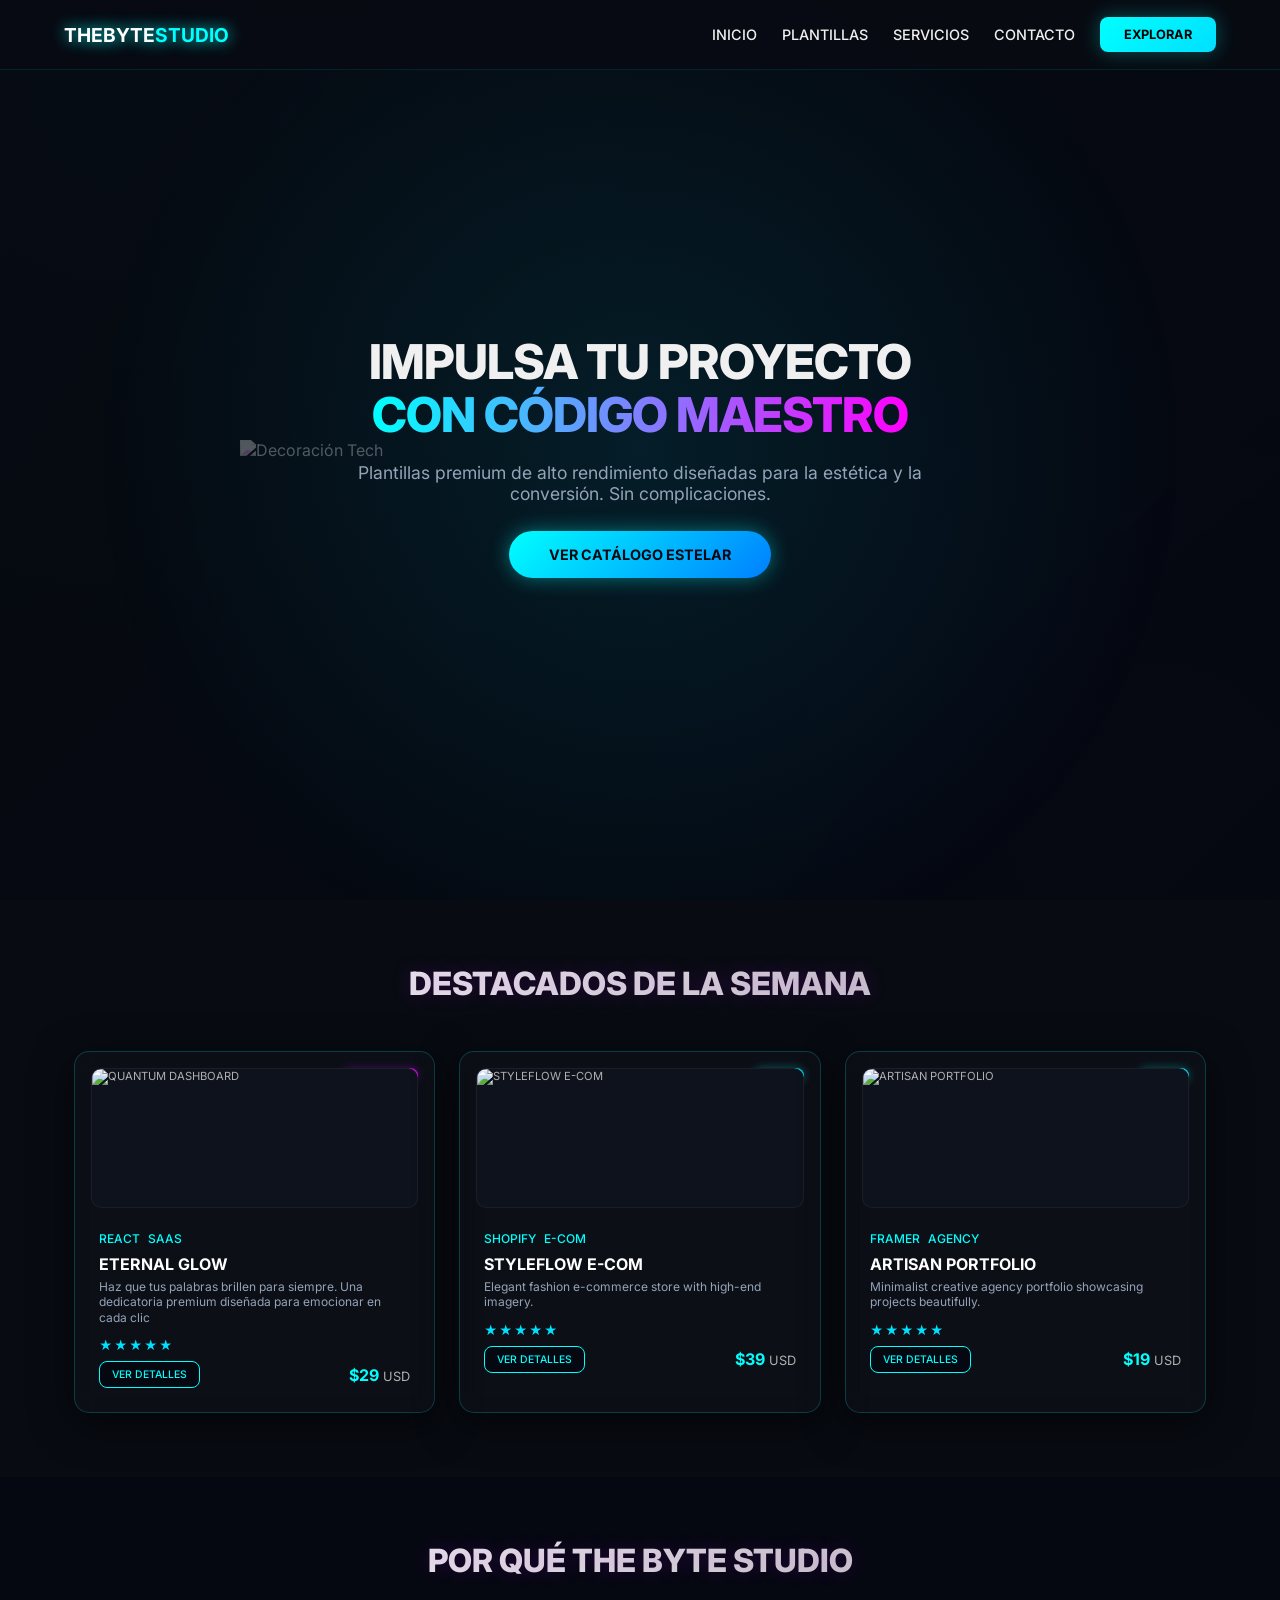
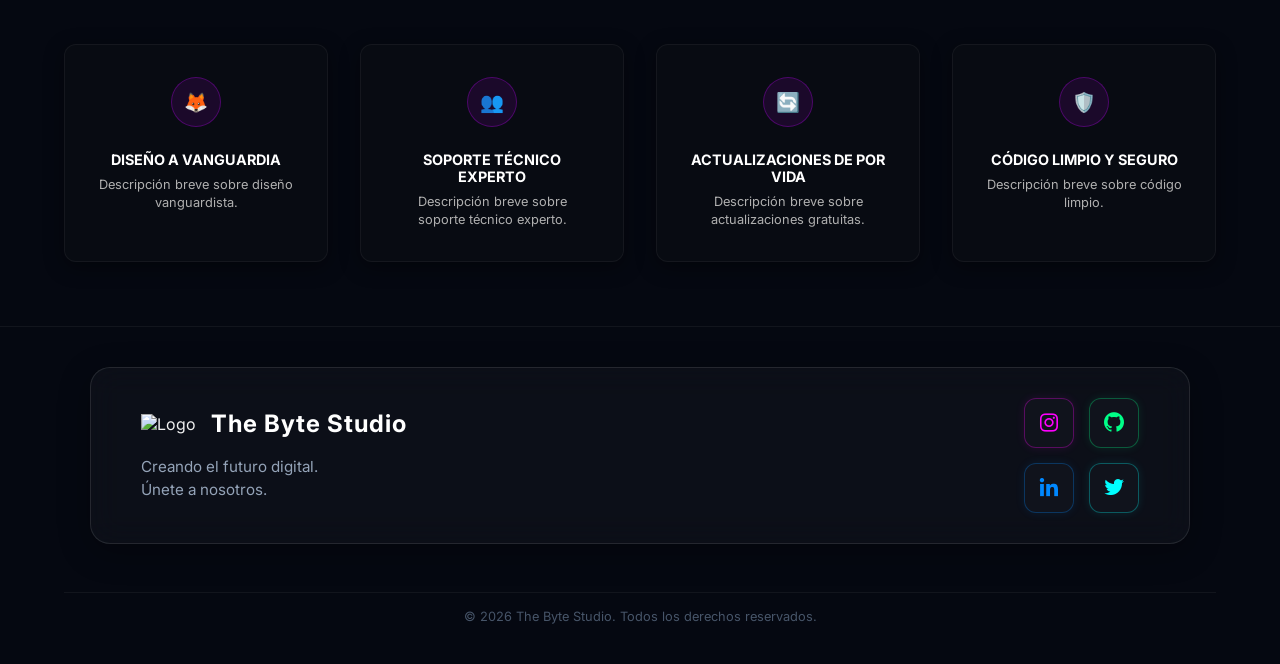
==== index.html @ fdb6dbbd "Update index.html" ====
<!DOCTYPE html>
<html lang="es">
<head>
    <meta charset="UTF-8">
    <meta name="viewport" content="width=device-width, initial-scale=1.0">
    <link rel="icon" type="image/png" href="https://i.postimg.cc/XYnK4tQp/IMG-20260310-WA0003.jpg">
<link rel="shortcut icon" href="https://i.postimg.cc/XYnK4tQp/IMG-20260310-WA0003.jpg">
    <link rel="icon" type="image/jpg" href="https://i.postimg.cc/XYnK4tQp/IMG-20260310-WA0003.jpg">
    <link href='https://unpkg.com/boxicons@2.1.4/css/boxicons.min.css' rel='stylesheet'>
<meta name="google-site-verification" content="WoapgT_FyvX4RbmytH77Wu338-S1eAzu4fzjZYG9Xdk" />
<title>TheByteStudios</title>
<meta name="description" content="TheByteStudios es un estudio de desarrollo web y aplicaciones.">
    <style>
        /* --- ESTILOS DE FUENTE Y VARIABLES --- */
        @import url('https://fonts.googleapis.com/css2?family=Inter:wght@400;500;700;800&display=swap');

        :root {
            --bg-deep: #050811;
            --bg-dark: #080b12;
            --primary-blue: #00ffff;
            --secondary-purple: #bf00ff;
            --accent-cyan: #00e0ff;
            --text-main: #f0f0f0;
            --text-sub: #b0b0b0;
            --glass-bg: rgba(255, 255, 255, 0.015);
            --glass-border: rgba(255, 255, 255, 0.05);
            --card-shadow: 0 10px 40px rgba(0, 0, 0, 0.6);
            --font-family: 'Inter', sans-serif;
        }

        /* --- ESTILOS GENERALES --- */
        * {
            margin: 0;
            padding: 0;
            box-sizing: border-box;
            font-family: var(--font-family);
        }

        body {
            background-color: var(--bg-deep);
            color: var(--text-main);
            overflow-x: hidden;
            display: flex;
            flex-direction: column;
            min-height: 100vh;
        }

        a { text-decoration: none; color: inherit; transition: 0.3s; }
        button { cursor: pointer; border: none; transition: 0.3s; }

        /* --- GRADIENTE DE FONDO (Reemplazo de animación) --- */
        body::before {
            content: '';
            position: fixed;
            top: 0;
            left: 0;
            width: 100%;
            height: 100%;
            background: 
                linear-gradient(135deg, rgba(8, 11, 18, 0.8) 0%, rgba(5, 8, 17, 0.9) 100%),
                radial-gradient(circle at 10% 10%, rgba(0, 255, 255, 0.05) 0%, transparent 40%),
                radial-gradient(circle at 90% 90%, rgba(191, 0, 255, 0.05) 0%, transparent 40%);
            z-index: -1;
        }

        /* --- NAVEGACIÓN --- */
        header {
            background-color: var(--glass-bg);
            backdrop-filter: blur(15px);
            border-bottom: 1px solid var(--glass-border);
            padding: 1rem 5%;
            display: flex;
            justify-content: space-between;
            align-items: center;
            position: fixed;
            top: 0;
            width: 100%;
            z-index: 1000;
        }

        .logo {
            font-size: 1.5rem;
            font-weight: 800;
            text-transform: uppercase;
            color: #fff;
            text-shadow: 0 0 15px var(--primary-blue);
        }

        .logo span { color: var(--primary-blue); }

        nav { display: flex; gap: 2rem; }
        nav a { font-weight: 500; font-size: 0.9rem; text-transform: uppercase; }
        nav a:hover { color: var(--primary-blue); }

        .btn-explorar {
            background: linear-gradient(135deg, var(--primary-blue), var(--accent-cyan));
            color: #000;
            font-weight: 700;
            padding: 0.6rem 1.5rem;
            border-radius: 8px;
            text-transform: uppercase;
            font-size: 0.8rem;
            box-shadow: 0 0 20px rgba(0, 255, 255, 0.3);
        }

        .btn-explorar:hover {
            box-shadow: 0 0 30px rgba(0, 255, 255, 0.5);
            transform: scale(1.05);
        }

        /* --- SECCIÓN HERO --- */
        .hero {
            padding: 12rem 5% 6rem;
            text-align: center;
            background: linear-gradient(180deg, transparent, rgba(8, 11, 18, 0.3));
        }

        .hero h1 {
            font-size: 3.5rem;
            font-weight: 800;
            text-transform: uppercase;
            margin-bottom: 1rem;
            background: linear-gradient(135deg, #fff, var(--text-sub));
            -webkit-background-clip: text;
            -webkit-text-fill-color: transparent;
            text-shadow: 0 0 20px rgba(0, 255, 255, 0.2);
        }

        .hero p {
            font-size: 1.2rem;
            color: var(--text-sub);
            max-width: 700px;
            margin: 0 auto 3rem;
        }

        .btn-ver-catalogo {
            background: linear-gradient(135deg, var(--secondary-purple), var(--primary-blue));
            color: #fff;
            font-weight: 700;
            padding: 0.8rem 2rem;
            border-radius: 12px;
            text-transform: uppercase;
            font-size: 0.9rem;
            box-shadow: 0 0 25px rgba(191, 0, 255, 0.3);
        }

        .btn-ver-catalogo:hover {
            box-shadow: 0 0 35px rgba(191, 0, 255, 0.5);
            transform: scale(1.05);
        }

        /* --- SECCIONES COMUNES --- */
        section { padding: 4rem 5%; }
        section h2 {
            font-size: 2rem;
            font-weight: 800;
            text-transform: uppercase;
            text-align: center;
            margin-bottom: 3rem;
            background: linear-gradient(135deg, #fff, var(--text-sub));
            -webkit-background-clip: text;
            -webkit-text-fill-color: transparent;
            text-shadow: 0 0 20px rgba(191, 0, 255, 0.2);
        }

        /* --- CUADRÍCULA DE PLANTILLAS DESTACADAS (Duplicada) --- */
        .featured-templates { background-color: var(--bg-dark); }
        .templates-grid {
            display: grid;
            grid-template-columns: repeat(3, 1fr);
            gap: 2rem;
        }

        .template-card {
            background-color: #000;
            border-radius: 20px;
            border: 2px solid var(--primary-blue);
            padding: 1rem;
            position: relative;
            overflow: hidden;
            box-shadow: var(--card-shadow);
            transition: transform 0.3s;
        }

        .template-card:hover { transform: translateY(-5px); }

        /* Estilos específicos por card (bordes) */
        .template-card-purple { border-color: var(--secondary-purple); }
        
        .label {
            position: absolute;
            top: 1rem;
            right: 1rem;
            background: linear-gradient(135deg, var(--primary-blue), var(--accent-cyan));
            color: #000;
            font-weight: 700;
            padding: 0.3rem 0.8rem;
            border-radius: 20px;
            font-size: 0.7rem;
            text-transform: uppercase;
            box-shadow: 0 0 10px rgba(0, 255, 255, 0.3);
        }

        .label-hot { background: linear-gradient(135deg, var(--secondary-purple), #ff00ff); color: #fff; box-shadow: 0 0 10px rgba(191, 0, 255, 0.3); }

        .image-placeholder {
            background-color: var(--bg-deep);
            height: 160px;
            border-radius: 12px;
            margin-bottom: 1rem;
            display: flex;
            align-items: center;
            justify-content: center;
            color: var(--text-sub);
            font-size: 0.8rem;
            text-transform: uppercase;
            border: 1px solid var(--glass-border);
        }

        .card-details { padding: 0.5rem; }

        .tags-wrapper { display: flex; gap: 0.5rem; margin-bottom: 0.5rem; }
        .tag {
            color: var(--primary-blue);
            font-weight: 500;
            font-size: 0.75rem;
            text-transform: uppercase;
        }

        .template-title { font-size: 1.1rem; font-weight: 700; margin-bottom: 0.5rem; color: #fff; text-transform: uppercase; }
        .template-description { font-size: 0.8rem; color: var(--text-sub); margin-bottom: 1rem; line-height: 1.4; }

        .rating { color: var(--accent-cyan); font-size: 0.8rem; margin-bottom: 0.5rem; }
        .star { margin-right: 2px; }

        .price-row {
            display: flex;
            justify-content: space-between;
            align-items: center;
        }

        .btn-ver-detalles {
            background-color: var(--bg-deep);
            color: var(--primary-blue);
            font-weight: 500;
            padding: 0.5rem 1rem;
            border-radius: 8px;
            text-transform: uppercase;
            font-size: 0.7rem;
            border: 1px solid var(--primary-blue);
            transition: background-color 0.3s;
        }

        .btn-ver-detalles:hover {
            background-color: rgba(0, 255, 255, 0.1);
        }

        .price { font-size: 1.1rem; font-weight: 700; color: var(--primary-blue); }
        .price span { font-size: 0.8rem; color: var(--text-sub); font-weight: 400; }

        /* --- SECCIÓN POR QUÉ --- */
        .why-choose { background-color: var(--bg-deep); }
        .features-wrapper {
            display: grid;
            grid-template-columns: repeat(4, 1fr);
            gap: 2rem;
            margin-top: 4rem;
        }

        .feature-box {
            background-color: var(--bg-dark);
            border-radius: 12px;
            padding: 2rem;
            text-align: center;
            border: 1px solid var(--glass-border);
            box-shadow: 0 5px 20px rgba(0, 0, 0, 0.4);
            transition: transform 0.3s;
        }

        .feature-box:hover { transform: translateY(-5px); border-color: rgba(191, 0, 255, 0.2); }

        .icon-placeholder {
            width: 50px;
            height: 50px;
            background-color: rgba(191, 0, 255, 0.1);
            border: 1px solid rgba(191, 0, 255, 0.3);
            border-radius: 50%;
            display: flex;
            align-items: center;
            justify-content: center;
            margin: 0 auto 1.5rem;
            color: var(--secondary-purple);
            font-size: 1.2rem;
        }

        .feature-title { font-size: 0.9rem; font-weight: 700; text-transform: uppercase; color: #fff; margin-bottom: 0.5rem; }
        .feature-desc { font-size: 0.8rem; color: var(--text-sub); line-height: 1.4; }

        /* --- FOOTER --- */
        footer {
            background-color: var(--bg-dark);
            padding: 3rem 5%;
            border-top: 1px solid var(--glass-border);
            margin-top: auto;
        }

        .footer-wrapper {
            display: grid;
            grid-template-columns: repeat(2, 1fr);
            gap: 2rem;
            align-items: center;
        }

        .footer-left { display: flex; flex-direction: column; gap: 0.5rem; }
        .footer-text { font-size: 0.8rem; color: var(--text-sub); line-height: 1.4; max-width: 300px; }

        .social-media { display: flex; gap: 1rem; justify-content: flex-end; }
        .social-box {
            width: 35px;
            height: 35px;
            background-color: #000;
            border: 1px solid var(--glass-border);
            border-radius: 8px;
            display: flex;
            align-items: center;
            justify-content: center;
            color: var(--text-sub);
            font-size: 0.8rem;
            transition: transform 0.3s;
        }

        .social-box:hover { transform: scale(1.1); }

        /* Colores específicos por social box */
        .social-box-instagram { border-color: #bf00ff; color: #bf00ff; }
        .social-box-github { border-color: #00ff00; color: #00ff00; }
        .social-box-linkedin { border-color: #0080ff; color: #0080ff; }
        .social-box-x { border-color: #00ffff; color: #00ffff; }

        .copyright {
            text-align: center;
            font-size: 0.7rem;
            color: var(--text-sub);
            margin-top: 3rem;
            border-top: 1px solid var(--glass-border);
            padding-top: 1rem;
        }
        
        /* --- RESPONSIVE DESIGN (MEDIA QUERIES) --- */

/* Tablets y Laptops pequeñas (Menos de 1024px) */
@media (max-width: 1024px) {
    .templates-grid {
        grid-template-columns: repeat(2, 1fr); /* 2 columnas en vez de 3 */
    }
    .features-wrapper {
        grid-template-columns: repeat(2, 1fr); /* 2 columnas para los beneficios */
    }
    .hero h1 {
        font-size: 2.8rem;
    }
}

/* Celulares Grandes y Tablets en vertical (Menos de 768px) */
@media (max-width: 768px) {
    header {
        flex-direction: column;
        padding: 1rem;
        gap: 1rem;
    }
    
    nav {
        gap: 1rem;
        flex-wrap: wrap;
        justify-content: center;
    }

    .hero {
        padding: 10rem 5% 4rem;
    }

    .hero h1 {
        font-size: 2rem;
    }

    .footer-wrapper {
        grid-template-columns: 1fr; /* Todo en una sola columna */
        text-align: center;
    }

    .footer-left, .social-media {
        justify-content: center;
        align-items: center;
    }
}

/* Celulares Estándar (Menos de 480px) */
@media (max-width: 480px) {
    .templates-grid {
        grid-template-columns: 1fr; /* 1 sola columna: ideal para móviles */
    }

    .features-wrapper {
        grid-template-columns: 1fr;
    }

    .hero h1 {
        font-size: 1.8rem;
    }

    .btn-ver-catalogo {
        width: 100%; /* El botón ocupa todo el ancho en móvil */
        font-size: 0.8rem;
    }

    .template-card {
        padding: 0.8rem;
    }

    .logo {
        font-size: 1.2rem;
    }
}

/* --- ESTILOS DEL MENÚ HAMBURGUESA --- */
.menu-toggle {
    display: none; /* Escondido en PC */
    font-size: 2.5rem;
    color: var(--primary-blue);
    cursor: pointer;
    z-index: 1001;
}

.pc-only { display: block; }
.mobile-only { display: none; }

/* --- RESPONSIVE: MÓVIL (Menos de 768px) --- */
@media (max-width: 768px) {
    .menu-toggle {
        display: block; /* Aparece en móvil */
    }

    .pc-only { display: none; } /* Esconde botón de PC */
    .mobile-only { display: block; margin-top: 2rem; width: 100%; }

    nav {
        position: fixed;
        top: 0;
        right: -100%; /* Escondido fuera de la pantalla a la derecha */
        width: 80%;
        height: 100vh;
        background: rgba(8, 11, 18, 0.95);
        backdrop-filter: blur(20px);
        flex-direction: column;
        justify-content: center;
        align-items: center;
        gap: 2.5rem;
        transition: 0.4s ease-in-out;
        border-left: 1px solid var(--glass-border);
        z-index: 1000;
    }

    /* Cuando el menú tenga la clase 'active', se desliza hacia adentro */
    nav.active {
        right: 0;
    }

    nav a {
        font-size: 1.2rem;
    }
}
/* --- ESTILOS DEL HEADER (PC Y MÓVIL) --- */
header {
    display: flex;
    justify-content: space-between; /* Logo a la izquierda, Menú/Botón a la derecha */
    align-items: center;
    padding: 1rem 5%;
    background: rgba(8, 11, 18, 0.9);
    backdrop-filter: blur(15px);
    border-bottom: 1px solid rgba(255, 255, 255, 0.05);
    position: fixed;
    top: 0;
    width: 100%;
    z-index: 1000;
}

/* Escondemos la hamburguesa en PC */
.menu-toggle {
    display: none;
    font-size: 2.2rem;
    color: var(--primary-blue);
    cursor: pointer;
}

/* --- AJUSTES PARA CELULAR --- */
@media (max-width: 768px) {
    .pc-only {
        display: none; /* Escondemos el botón de explorar normal */
    }

    .menu-toggle {
        display: block; /* Mostramos la hamburguesa a la derecha */
    }

    nav {
        position: fixed;
        top: 0;
        right: -100%; /* Menú escondido a la derecha */
        width: 70%; /* Ancho del menú lateral */
        height: 100vh;
        background: #080b12;
        display: flex;
        flex-direction: column;
        justify-content: center;
        align-items: center;
        gap: 2rem;
        transition: 0.4s cubic-bezier(0.175, 0.885, 0.32, 1.275);
        border-left: 1px solid var(--primary-blue);
    }

    /* Clase que activa el JavaScript para mostrar el menú */
    nav.active {
        right: 0;
    }
}
header {
    display: flex !important; /* Fuerza el modo flexible */
    justify-content: space-between !important; /* Empuja logo a izq y menú a der */
    align-items: center;
    padding: 10px 5%;
    width: 100%; /* Ocupa todo el ancho del celular */
    background: #080b12;
    position: fixed;
    top: 0;
    left: 0;
    z-index: 1000;
    border-bottom: 1px solid rgba(0, 255, 255, 0.1);
}

.logo {
    flex: 1; /* Hace que el logo se quede en su sitio */
    font-size: 1.4rem;
    font-weight: bold;
}

/* Solo se ve en celular */
.menu-toggle {
    display: none; /* Se oculta en PC */
    cursor: pointer;
}

.menu-toggle i {
    font-size: 2.5rem; /* Tamaño grande para que sea fácil tocarlo */
    color: #00ffff; /* Color azul brillante */
}

/* --- ESTO ES LO QUE HACE QUE SE VEA EN EL CELULAR --- */
@media (max-width: 768px) {
    .menu-toggle {
        display: block !important; /* AQUÍ APARECE LA HAMBURGUESA */
    }

    .pc-only {
        display: none !important; /* Se oculta el botón de PC */
    }

    nav {
        position: fixed;
        top: 0;
        right: -100%; /* Escondido a la derecha */
        width: 70%;
        height: 100vh;
        background: #050811;
        display: flex;
        flex-direction: column;
        justify-content: center;
        align-items: center;
        gap: 30px;
        transition: 0.5s;
        border-left: 2px solid #00ffff;
    }

    nav.active {
        right: 0; /* Aparece al tocar */
    }
}
/* --- RESET PARA EL HEADER --- */
header {
    display: flex !important;
    flex-direction: row !important; /* Fuerza a que estén uno al lado del otro */
    justify-content: space-between !important; /* Separa logo de hamburguesa */
    align-items: center !important;
    padding: 0 5% !important;
    height: 70px !important; /* Altura fija para que no se amontone */
    width: 100% !important;
    position: fixed !important;
    top: 0 !important;
    left: 0 !important;
    background: #080b12 !important;
    z-index: 1000 !important;
    text-align: left !important; /* Quita el centrado heredado */
}

.logo {
    margin: 0 !important; /* Quita cualquier margen que lo centre */
    text-align: left !important;
    font-size: 1.2rem !important;
    white-space: nowrap !important; /* Evita que el nombre se parta en dos líneas */
}

/* --- ICONO HAMBURGUESA --- */
.menu-toggle {
    display: block !important; /* Asegura que se vea en celular */
    cursor: pointer !important;
    margin: 0 !important;
}

.menu-toggle i {
    font-size: 2.2rem !important;
    color: #00ffff !important;
    display: block !important;
}

/* --- NAVEGACIÓN (OCULTA POR DEFECTO EN MÓVIL) --- */
@media (max-width: 768px) {
    nav {
        display: none; /* Escondemos el menú normal */
    }
    
    /* Cuando se activa el menú */
    nav.active {
        display: flex !important;
        position: fixed;
        top: 0;
        right: 0;
        width: 70%;
        height: 100vh;
        background: #050811;
        flex-direction: column;
        justify-content: center;
        align-items: center;
        gap: 20px;
        z-index: 999;
        border-left: 1px solid #00ffff;
    }

    .pc-only {
        display: none !important; /* Esconde el botón de explorar en móvil */
    }
}

/* En PC vuelve a la normalidad */
@media (min-width: 769px) {
    .menu-toggle {
        display: none !important;
    }
    nav {
        display: flex !important;
        gap: 20px;
    }
}
.hero-section {
    position: relative;
    height: 100vh;
    display: flex;
    align-items: center;
    justify-content: center;
    overflow: hidden;
    padding: 0 5%;
    background: radial-gradient(circle at center, rgba(0, 212, 255, 0.1) 0%, transparent 70%);
}

/* La imagen transparente que mencionas */
.hero-image-overlay {
    position: absolute;
    top: 50%;
    left: 50%;
    transform: translate(-50%, -50%);
    width: 100%;
    max-width: 800px;
    opacity: 0.3; /* Transparencia */
    z-index: 1;
    pointer-events: none; /* Para que no estorbe al hacer clic */
}

.hero-image-overlay img {
    width: 100%;
    filter: hue-rotate(180deg) brightness(1.5);
}

.hero-content {
    position: relative;
    z-index: 2;
    text-align: center;
}

.hero-content h1 {
    font-size: 3rem;
    font-weight: 800;
    line-height: 1.1;
    margin-bottom: 20px;
    letter-spacing: -1px;
    text-transform: uppercase;
}

.hero-content h1 span {
    background: linear-gradient(90deg, #00ffff, #ff00ff);
    -webkit-background-clip: text;
    -webkit-text-fill-color: transparent;
}

.hero-content p {
    font-size: 1.1rem;
    color: #94a3b8;
    max-width: 600px;
    margin: 0 auto 40px;
}

/* Botón Estelar */
.btn-stellar {
    padding: 15px 40px;
    background: linear-gradient(135deg, #00ffff, #0080ff);
    color: #050811;
    font-weight: 700;
    text-decoration: none;
    border-radius: 50px;
    text-transform: uppercase;
    font-size: 0.9rem;
    box-shadow: 0 0 20px rgba(0, 255, 255, 0.4);
    transition: 0.3s ease;
}

.btn-stellar:hover {
    transform: scale(1.05);
    box-shadow: 0 0 40px rgba(0, 255, 255, 0.6);
}

/* Ajuste para Celular */
@media (max-width: 768px) {
    .hero-content h1 {
        font-size: 2rem;
    }
    .hero-content p {
        font-size: 0.9rem;
    }
    .hero-image-overlay {
        width: 150%; /* Se agranda un poco en móvil para dar textura */
    }
}
/* --- TARJETAS MÁS PEQUEÑAS Y ESTILIZADAS --- */
.templates-grid {
    display: grid;
    grid-template-columns: repeat(auto-fit, minmax(250px, 1fr)); /* Bajamos el mínimo de 300px a 250px */
    gap: 1.5rem;
    padding: 0 10px;
}

.template-card {
    background: rgba(255, 255, 255, 0.02);
    backdrop-filter: blur(10px);
    border-radius: 15px; /* Bordes un poco menos redondeados */
    border: 1px solid rgba(0, 255, 255, 0.2);
    padding: 1rem; /* Reducimos el padding interno */
    position: relative;
    transition: 0.3s ease;
}

/* Imagen de previsualización más pequeña */
.image-placeholder {
    height: 140px !important; /* Bajamos de 160px a 140px */
    font-size: 0.7rem !important;
    border-radius: 10px;
    margin-bottom: 0.8rem;
}

.template-title {
    font-size: 1rem !important; /* Texto un poco más pequeño */
    margin-bottom: 0.3rem;
}

.template-description {
    font-size: 0.75rem !important;
    line-height: 1.3;
    margin-bottom: 0.8rem;
    color: #94a3b8;
}

/* Ajuste de etiquetas (Hot/Nuevo) */
.label {
    font-size: 0.6rem !important;
    padding: 2px 8px !important;
}

/* Fila de precio y botón más compacta */
.price-row {
    display: flex;
    justify-content: space-between;
    align-items: center;
    margin-top: 5px;
}

.price {
    font-size: 1rem !important;
}

.btn-ver-detalles {
    padding: 6px 12px !important;
    font-size: 0.65rem !important;
}

/* Ajuste específico para celulares muy pequeños */
@media (max-width: 480px) {
    .templates-grid {
        grid-template-columns: 1fr;
        padding: 0 20px;
    }
}
header {
    width: 100% !important;
    height: 70px !important;
    background: rgba(8, 11, 18, 0.95) !important;
    backdrop-filter: blur(15px);
    position: fixed !important;
    top: 0;
    left: 0;
    z-index: 1000;
    border-bottom: 1px solid rgba(0, 255, 255, 0.1);
    /* Eliminamos el display flex de aquí para evitar conflictos */
}

.header-container {
    position: absolute; /* Clave para el centrado manual */
    top: 50%;
    left: 50%;
    transform: translate(-50%, -50%); /* Este comando lo centra perfectamente */
    
    width: 90%; /* Margen en los lados para que no toque los bordes */
    max-width: 1200px; /* El tope que queríamos para PC */
    
    display: flex !important;
    justify-content: space-between !important;
    align-items: center !important;
}

/* Ajustes para el Menú en PC */
nav {
    display: flex;
    gap: 25px;
    margin-left: auto; /* Empuja el menú hacia la derecha (cerca del botón) */
    margin-right: 25px;
}

/* --- CORRECCIÓN PARA CELULAR --- */
@media (max-width: 768px) {
    .header-container {
        width: 95%; /* Un poco más de espacio en los lados en móvil */
    }

    .pc-only {
        display: none !important;
    }

    nav {
        display: none; /* Se oculta para el menú lateral */
    }
}
@media (max-width: 768px) {
    nav {
        position: fixed;
        top: 70px; /* Empieza justo debajo del header */
        right: -100%; /* Escondido */
        
        /* CAMBIO CLAVE: Solo el ancho del contenido */
        width: fit-content !important; 
        min-width: 200px; /* Un mínimo para que no se vea muy flaco */
        height: auto !important; /* Ya no ocupa toda la altura de la pantalla */
        max-height: calc(100vh - 70px); /* Evita que se salga de la pantalla */
        
        background: rgba(8, 11, 18, 0.98);
        backdrop-filter: blur(20px);
        display: flex;
        flex-direction: column;
        justify-content: flex-start; /* Alinea los links arriba */
        align-items: flex-end; /* Alinea los textos a la derecha */
        gap: 1.5rem;
        padding: 2rem; /* Espacio interno para que respire */
        
        transition: 0.4s cubic-bezier(0.175, 0.885, 0.32, 1.275);
        border-radius: 0 0 0 20px; /* Redondea solo la esquina inferior izquierda */
        border-left: 1px solid var(--primary-blue);
        border-bottom: 1px solid var(--primary-blue);
        z-index: 1000;
    }

    nav.active {
        right: 0; /* Se desliza hasta el borde derecho */
    }

    nav a {
        font-size: 1rem;
        width: 100%;
        text-align: right; /* Texto alineado a la derecha */
    }
}
@media (max-width: 768px) {
    nav {
        position: fixed;
        /* Bajamos el menú un poco más (el header mide 70px, así que 85px le da aire) */
        top: 85px; 
        right: -100%; /* Escondido */
        
        /* Ajuste de tamaño al contenido */
        width: fit-content !important;
        min-width: 180px; 
        height: auto !important;
        
        /* Fondo con diseño Glassmorphism */
        background: rgba(8, 11, 18, 0.9);
        backdrop-filter: blur(20px);
        
        display: flex;
        flex-direction: column;
        justify-content: flex-start;
        align-items: flex-start; /* Alineamos links a la izquierda del cuadrito */
        gap: 1.2rem;
        padding: 1.5rem;
        
        transition: 0.4s cubic-bezier(0.175, 0.885, 0.32, 1.275);
        
        /* Bordes redondeados en todas las esquinas para efecto flotante */
        border-radius: 15px; 
        border: 1px solid rgba(0, 255, 255, 0.3);
        z-index: 1000;
        
        /* Margen a la derecha para que no toque el borde físico del celular si prefieres, 
           pero como pediste "apegado", lo dejaremos en right: 10px cuando esté activo */
    }

    nav.active {
        /* Lo pegamos a la derecha con un pequeño margen de 10px para que se vea moderno */
        right: 10px; 
    }

    nav a {
        font-size: 0.95rem;
        color: #fff;
        text-decoration: none;
        width: 100%;
        padding: 5px 0;
        border-bottom: 1px solid rgba(255, 255, 255, 0.05);
    }
    
    /* El botón de explorar dentro del menú móvil */
    .mobile-only {
        margin-top: 10px;
        font-size: 0.8rem;
        padding: 10px 20px;
    }
}
@media (max-width: 768px) {
    nav {
        position: fixed;
        /* Si tu header mide 70px, ponemos 70px para que no haya separación arriba */
        top: 70px; 
        right: -100%; /* Escondido */
        
        /* Ancho ajustado al contenido */
        width: fit-content !important;
        min-width: 180px;
        height: auto !important;
        
        background: rgba(8, 11, 18, 0.98); /* Un poco más sólido para que se vea mejor */
        backdrop-filter: blur(20px);
        
        display: flex;
        flex-direction: column;
        justify-content: flex-start;
        align-items: flex-start;
        gap: 1.5rem;
        padding: 2rem 1.5rem;
        
        transition: 0.4s ease-in-out;
        
        /* Quitamos el redondeo de la derecha para que se vea "pegado" */
        border-radius: 0 0 0 15px; 
        border-left: 1px solid var(--primary-blue);
        border-bottom: 1px solid var(--primary-blue);
        z-index: 1000;
    }

    nav.active {
        /* PEGADO TOTAL A LA DERECHA */
        right: 0 !important; 
    }

    nav a {
        font-size: 1rem;
        color: #fff;
        width: 100%;
        text-align: left;
        padding-bottom: 10px;
        border-bottom: 1px solid rgba(0, 255, 255, 0.1);
    }
}
@media (max-width: 768px) {
    nav {
        position: fixed;
        /* Ajustamos para que suba y tape el hueco negro */
        top: 60px !important; 
        right: -100%; /* Escondido */
        
        width: fit-content !important;
        min-width: 180px;
        height: auto !important;
        
        /* Un fondo más sólido para que no se note la separación */
        background: #080b12 !important; 
        backdrop-filter: blur(15px);
        
        display: flex;
        flex-direction: column;
        padding: 1.5rem;
        gap: 1.2rem;
        
        /* Quitamos bordes redondeados de arriba y derecha para que pegue perfecto */
        border-radius: 0 0 0 20px; 
        border-left: 1px solid #00ffff;
        border-bottom: 1px solid #00ffff;
        z-index: 1001; /* Mayor que el header para que no haya sombras raras */
        transition: 0.3s ease-in-out;
    }

    nav.active {
        /* PEGADO TOTAL AL BORDE DERECHO */
        right: 0 !important; 
    }
}
@media (max-width: 768px) {
    .hero-section {
        /* MAGIA: Quitamos la altura obligatoria de pantalla completa */
        height: auto !important; 
        
        /* Ajustamos los espacios internos (arriba, lados, abajo) */
        padding: 130px 5% 50px !important; 
        
        display: flex;
        flex-direction: column;
        justify-content: center;
    }
    
    /* Le quitamos el exceso de espacio a la sección de abajo para que suba más */
    .featured-templates {
        padding-top: 2rem !important; 
    }
}
        .main-footer {
    padding: 40px 5%;
    background: #050811; /* Fondo oscuro profundo */
    text-align: center;
}

.footer-glass-card {
    max-width: 1100px;
    margin: 0 auto 30px;
    background: rgba(255, 255, 255, 0.03);
    backdrop-filter: blur(15px);
    border: 1px solid rgba(255, 255, 255, 0.1);
    border-radius: 20px;
    padding: 30px 50px;
    display: flex;
    justify-content: space-between;
    align-items: center;
    box-shadow: 0 8px 32px rgba(0, 0, 0, 0.3);
}

.footer-left {
    text-align: left;
}

.footer-brand {
    display: flex;
    align-items: center;
    gap: 15px;
    margin-bottom: 10px;
}

.footer-brand h2 {
    color: #fff;
    font-size: 1.5rem;
    letter-spacing: 1px;
}

.footer-left p {
    color: #94a3b8;
    font-size: 0.95rem;
    line-height: 1.5;
}

/* Contenedor de iconos */
.footer-socials {
    display: grid;
    grid-template-columns: repeat(2, 1fr);
    gap: 15px;
}

.social-icon {
    width: 50px;
    height: 50px;
    display: flex;
    align-items: center;
    justify-content: center;
    border-radius: 12px;
    font-size: 1.5rem;
    text-decoration: none;
    border: 1.5px solid;
    transition: 0.3s;
    background: rgba(255, 255, 255, 0.02);
}

/* Colores específicos según tu imagen */
.instagram { color: #ff00ff; border-color: rgba(255, 0, 255, 0.3); box-shadow: 0 0 10px rgba(255, 0, 255, 0.1); }
.github { color: #00ff88; border-color: rgba(0, 255, 136, 0.3); box-shadow: 0 0 10px rgba(0, 255, 136, 0.1); }
.linkedin { color: #0088ff; border-color: rgba(0, 136, 255, 0.3); box-shadow: 0 0 10px rgba(0, 136, 255, 0.1); }
.x-twitter { color: #00ffff; border-color: rgba(0, 255, 255, 0.3); box-shadow: 0 0 10px rgba(0, 255, 255, 0.1); }

.social-icon:hover {
    transform: translateY(-5px);
    background: rgba(255, 255, 255, 0.1);
}

.copyright {
    color: #475569;
    font-size: 0.8rem;
}

/* --- RESPONSIVO PARA MÓVIL --- */
@media (max-width: 768px) {
    .footer-glass-card {
        flex-direction: column;
        padding: 30px 20px;
        gap: 30px;
        text-align: center;
    }

    .footer-left {
        text-align: center;
    }

    .footer-brand {
        justify-content: center;
    }

    .footer-socials {
        gap: 20px;
    }
}
        
.image-placeholder {
    width: 100%;
    /* Volvemos a la medida original que se veía mejor */
    height: 160px; 
    border-radius: 10px;
    overflow: hidden;
    background: #0d121c;
    margin-bottom: 15px;
    position: relative;
}

.image-placeholder img {
    width: 100%;
    height: 100%;
    object-fit: cover;
    display: block;
}
        
        
    </style>
</head>
<body>

    <header>
    <div class="logo">TheByte<span>Studio</span></div>
    
    <div class="menu-toggle" id="mobile-menu">
        <i class='bx bx-menu'></i>
    </div>

    <nav id="nav-menu">
        <a href="#">INICIO</a>
        <a href="#">PLANTILLAS</a>
        <a href="#">SERVICIOS</a>
        <a href="#">CONTACTO</a>
        <button class="btn-explorar mobile-only">EXPLORAR</button>
    </nav>
    
    <button class="btn-explorar pc-only">EXPLORAR</button>
</header>
<section class="hero-section">
    <div class="hero-image-overlay">
        <img src="https://riodigital.net/wp-content/uploads/2023/08/Diseno-de-Paginas-Web-Rio-Digital.jpg" alt="Decoración Tech">
    </div>

    <div class="hero-content">
        <h1>IMPULSA TU PROYECTO <br><span>CON CÓDIGO MAESTRO</span></h1>
        <p>Plantillas premium de alto rendimiento diseñadas para la estética y la conversión. Sin complicaciones.</p>
        <div class="hero-buttons">
            <a href="#" class="btn-stellar">VER CATÁLOGO ESTELAR</a>
        </div>
    </div>
</section>



    

    <section class="featured-templates">
        <h2>DESTACADOS DE LA SEMANA</h2>
        <div class="templates-grid">
            
            <article class="template-card template-card-purple">
    <span class="label label-hot">DESTACADO</span>
    <div class="image-placeholder">
        <img src="https://i.postimg.cc/mk2CfBtx/IMG-20260313-165656.jpg" alt="Quantum Dashboard">
    </div>
    <div class="card-details">
        <div class="tags-wrapper">
            <span class="tag">React</span>
            <span class="tag">SaaS</span>
        </div>
        <h3 class="template-title">ETERNAL GLOW</h3>
        <p class="template-description">Haz que tus palabras brillen para siempre. Una dedicatoria premium diseñada para emocionar en cada clic</p>
        <div class="rating">
            <span class="star">★</span><span class="star">★</span><span class="star">★</span><span class="star">★</span><span class="star">★</span>
        </div>
        <div class="price-row">
            <button class="btn-ver-detalles">VER DETALLES</button>
            <div class="price">$29 <span>USD</span></div>
        </div>
    </div>
</article>

<article class="template-card">
    <span class="label">NUEVO</span>
    <div class="image-placeholder">
        <img src="https://images.unsplash.com/photo-1460925895917-afdab827c52f?q=80&w=600&auto=format&fit=crop" alt="Styleflow E-Com">
    </div>
    <div class="card-details">
        <div class="tags-wrapper">
            <span class="tag">Shopify</span>
            <span class="tag">E-com</span>
        </div>
        <h3 class="template-title">STYLEFLOW E-COM</h3>
        <p class="template-description">Elegant fashion e-commerce store with high-end imagery.</p>
        <div class="rating">
            <span class="star">★</span><span class="star">★</span><span class="star">★</span><span class="star">★</span><span class="star">★</span>
        </div>
        <div class="price-row">
            <button class="btn-ver-detalles">VER DETALLES</button>
            <div class="price">$39 <span>USD</span></div>
        </div>
    </div>
</article>

<article class="template-card">
    <span class="label">NUEVO</span>
    <div class="image-placeholder">
        <img src="https://images.unsplash.com/photo-1498050108023-c5249f4df085?q=80&w=600&auto=format&fit=crop" alt="Artisan Portfolio">
    </div>
    <div class="card-details">
        <div class="tags-wrapper">
            <span class="tag">Framer</span>
            <span class="tag">Agency</span>
        </div>
        <h3 class="template-title">ARTISAN PORTFOLIO</h3>
        <p class="template-description">Minimalist creative agency portfolio showcasing projects beautifully.</p>
        <div class="rating">
            <span class="star">★</span><span class="star">★</span><span class="star">★</span><span class="star">★</span><span class="star">★</span>
        </div>
        <div class="price-row">
            <button class="btn-ver-detalles">VER DETALLES</button>
            <div class="price">$19 <span>USD</span></div>
        </div>
    </div>
</article>

            
        </div>
    </section>

    <section class="why-choose">
        <h2>POR QUÉ THE BYTE STUDIO</h2>
        <div class="features-wrapper">
            
            <div class="feature-box">
                <div class="icon-placeholder">🦊</div>
                <h4 class="feature-title">DISEÑO A VANGUARDIA</h4>
                <p class="feature-desc">Descripción breve sobre diseño vanguardista.</p>
            </div>

            <div class="feature-box">
                <div class="icon-placeholder">👥</div>
                <h4 class="feature-title">SOPORTE TÉCNICO EXPERTO</h4>
                <p class="feature-desc">Descripción breve sobre soporte técnico experto.</p>
            </div>

            <div class="feature-box">
                <div class="icon-placeholder">🔄</div>
                <h4 class="feature-title">ACTUALIZACIONES DE POR VIDA</h4>
                <p class="feature-desc">Descripción breve sobre actualizaciones gratuitas.</p>
            </div>

            <div class="feature-box">
                <div class="icon-placeholder">🛡️</div>
                <h4 class="feature-title">CÓDIGO LIMPIO Y SEGURO</h4>
                <p class="feature-desc">Descripción breve sobre código limpio.</p>
            </div>
            
        </div>
    </section>

    <footer class="main-footer">
    <div class="footer-glass-card">
        <div class="footer-left">
            <div class="footer-brand">
                <img src="tu-logo.png" alt="Logo" class="footer-logo"> <h2>The Byte Studio</h2>
            </div>
            <p>Creando el futuro digital.<br>Únete a nosotros.</p>
        </div>

        <div class="footer-socials">
            <a href="#" class="social-icon instagram"><i class='bx bxl-instagram'></i></a>
            <a href="#" class="social-icon github"><i class='bx bxl-github'></i></a>
            <a href="#" class="social-icon linkedin"><i class='bx bxl-linkedin'></i></a>
            <a href="#" class="social-icon x-twitter"><i class='bx bxl-twitter'></i></a>
        </div>
    </div>
    <p class="copyright">© 2026 The Byte Studio. Todos los derechos reservados.</p>
</footer>

    
<script>
    const menuToggle = document.getElementById('mobile-menu');
    const navMenu = document.getElementById('nav-menu');

    menuToggle.addEventListener('click', () => {
        navMenu.classList.toggle('active');
        
        // Opcional: Cambiar el icono de hamburguesa por una 'X' al abrir
        const icon = menuToggle.querySelector('i');
        if (navMenu.classList.contains('active')) {
            icon.classList.replace('bx-menu', 'bx-x');
        } else {
            icon.classList.replace('bx-x', 'bx-menu');
        }
    });

    // Cerrar el menú al hacer clic en un enlace (importante en móvil)
    document.querySelectorAll('nav a').forEach(link => {
        link.addEventListener('click', () => {
            navMenu.classList.remove('active');
            menuToggle.querySelector('i').classList.replace('bx-x', 'bx-menu');
        });
    });
</script>

</body>
</html>
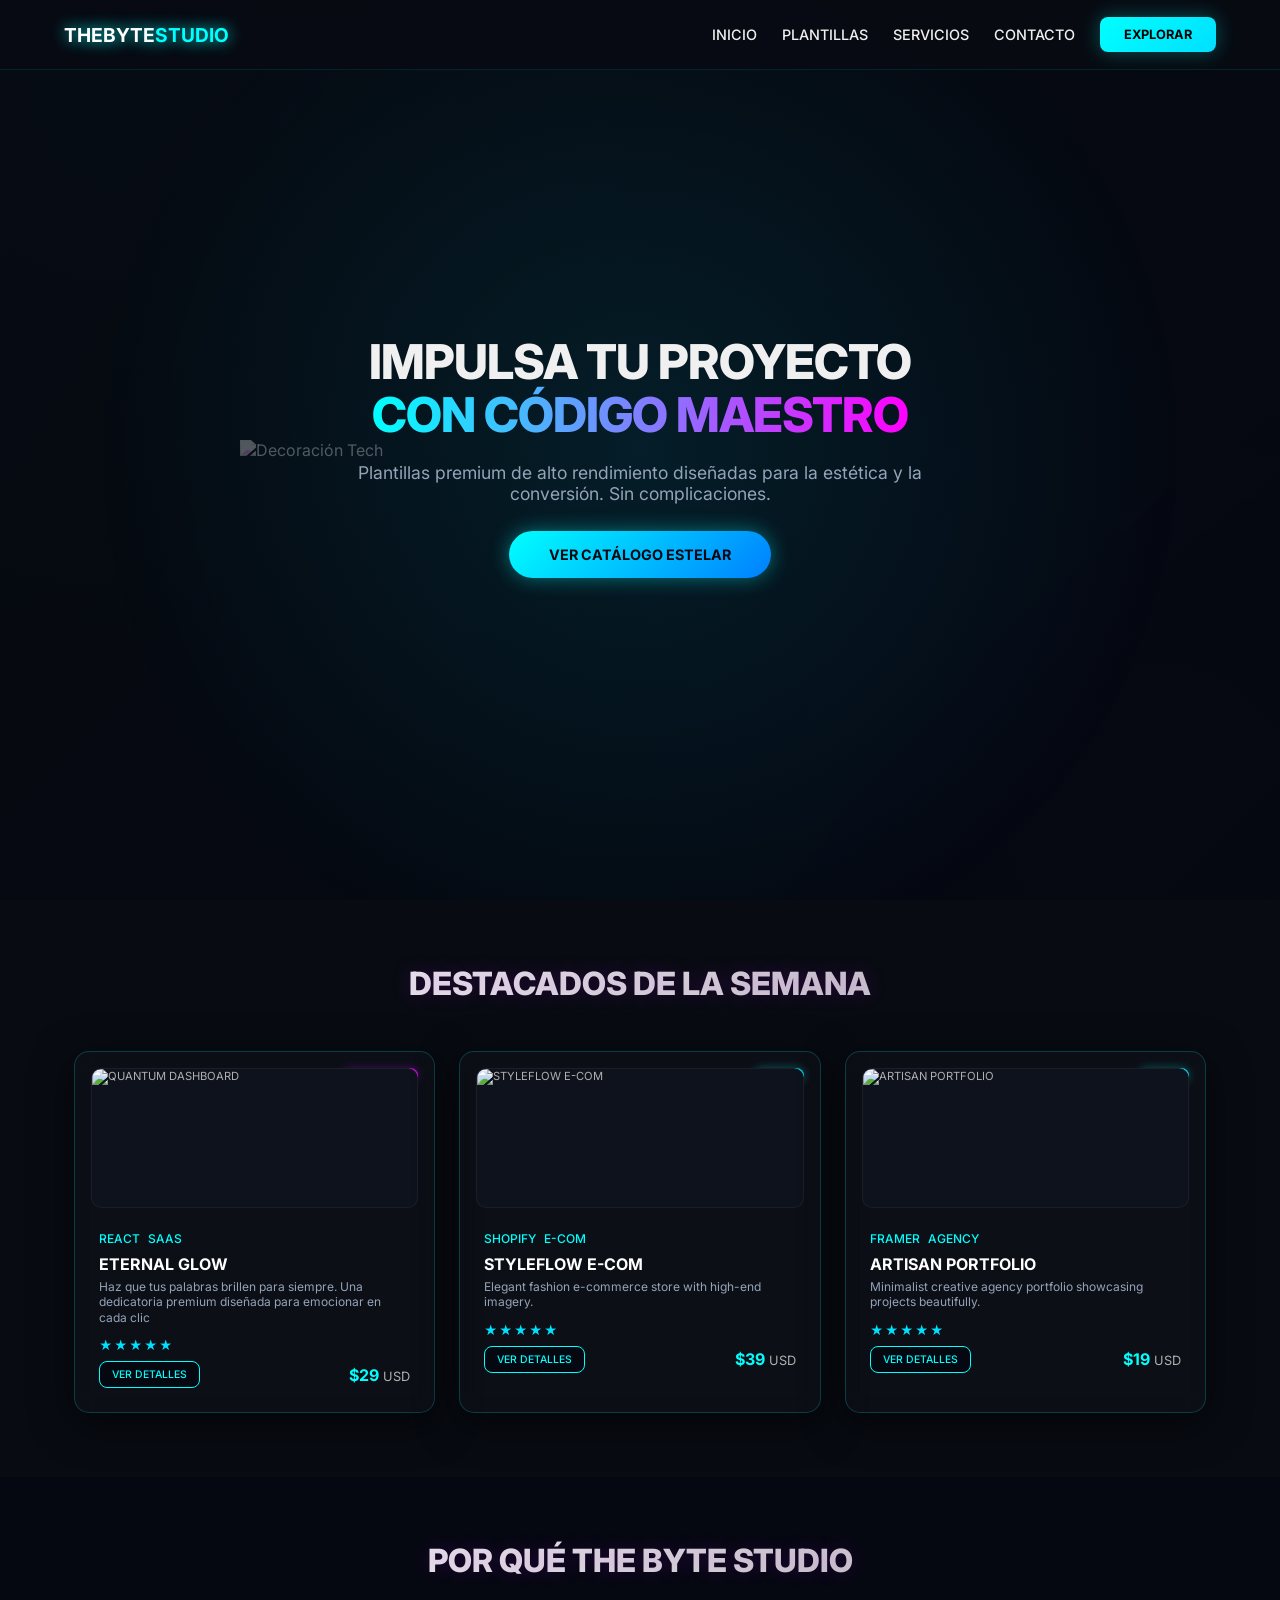
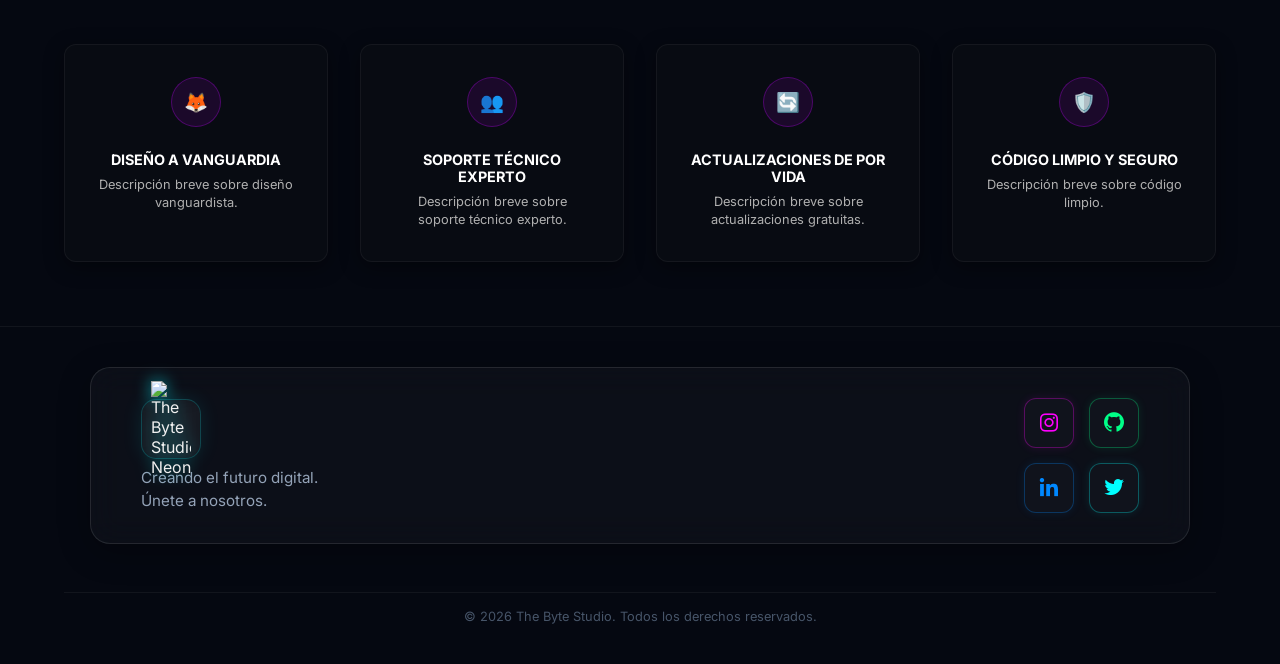
==== commit da6d9be7: "Update index.html" ====
--- a/index.html
+++ b/index.html
@@ -1171,6 +1171,32 @@
     height: 100%;
     object-fit: cover;
     display: block;
+}
+
+        /* Estilo para el logo del footer estilo redes sociales */
+.footer-logo-box {
+    width: 60px; /* Tamaño similar a los iconos */
+    height: 60px;
+    background: rgba(255, 255, 255, 0.03); /* Fondo de cristal muy sutil */
+    border: 1px solid rgba(0, 247, 255, 0.2); /* Borde cian muy fino */
+    border-radius: 15px; /* Bordes redondeados como tus iconos */
+    display: flex;
+    justify-content: center;
+    align-items: center;
+    backdrop-filter: blur(10px); /* Efecto de cristal */
+    box-shadow: 0 0 20px rgba(0, 247, 255, 0.1); /* Resplandor exterior */
+    transition: all 0.3s ease;
+}
+
+.footer-logo-box img {
+    width: 70%; /* Deja espacio para que el cuadro respire */
+    filter: drop-shadow(0 0 8px rgba(0, 247, 255, 0.6)); /* Brillo intenso interno */
+}
+
+.footer-logo-box:hover {
+    border-color: rgba(0, 247, 255, 0.8);
+    box-shadow: 0 0 30px rgba(0, 247, 255, 0.3);
+    transform: translateY(-5px);
 }
         
         
@@ -1321,9 +1347,10 @@
     <footer class="main-footer">
     <div class="footer-glass-card">
         <div class="footer-left">
-            <div class="footer-brand">
-                <img src="tu-logo.png" alt="Logo" class="footer-logo"> <h2>The Byte Studio</h2>
-            </div>
+            <div class="footer-logo-box">
+    <img src="https://i.postimg.cc/hGMMDYD9/IMG-20260314-193359.png" alt="The Byte Studio Neon">
+</div>
+
             <p>Creando el futuro digital.<br>Únete a nosotros.</p>
         </div>
 
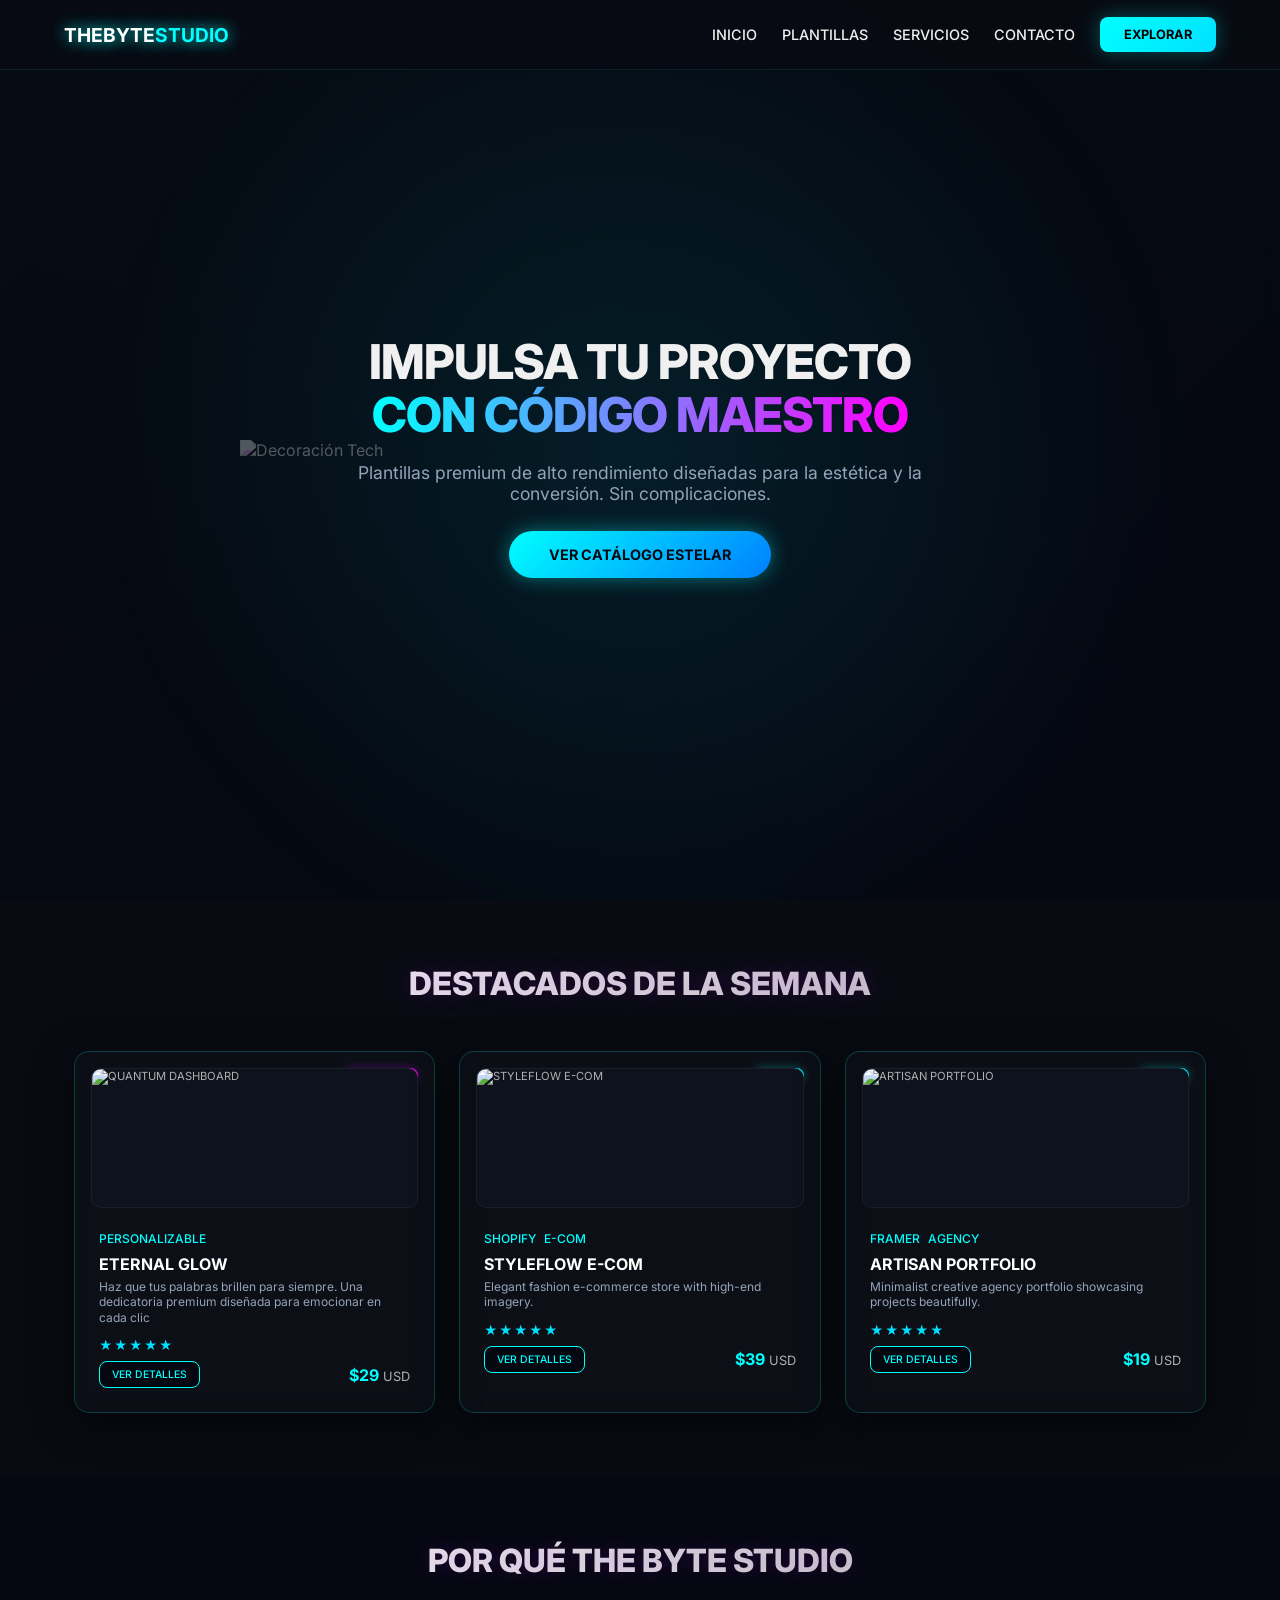
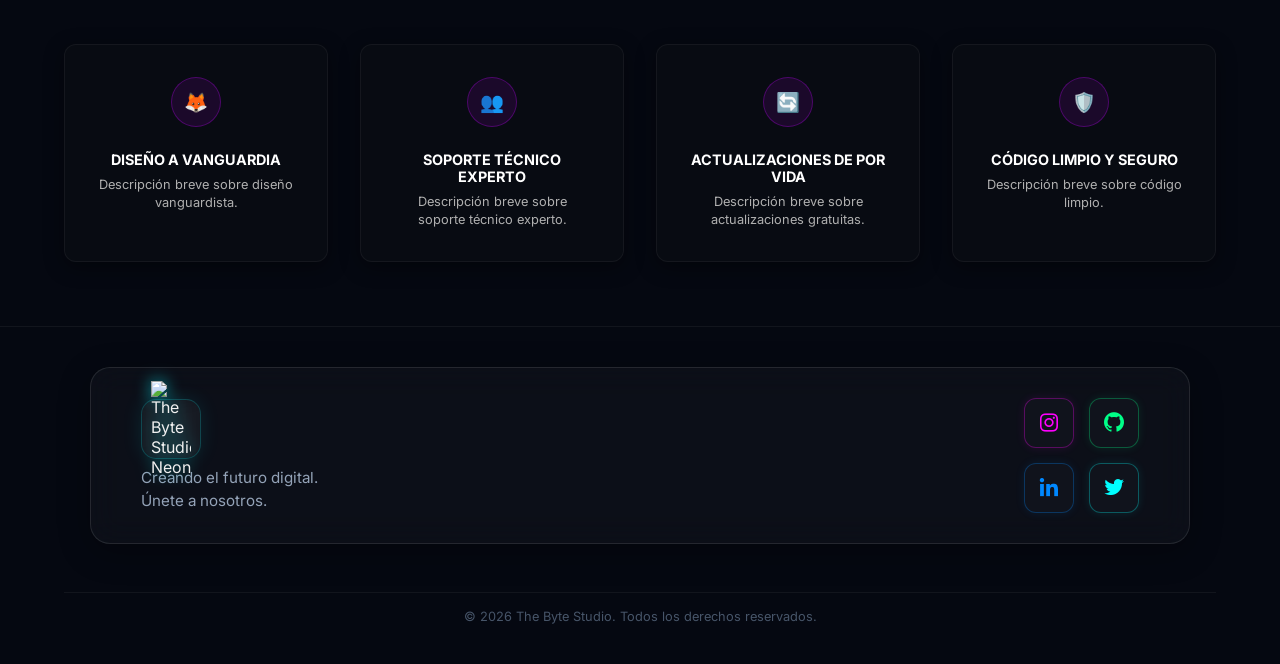
==== commit 3b04d312: "Update index.html" ====
--- a/index.html
+++ b/index.html
@@ -1250,8 +1250,8 @@
     </div>
     <div class="card-details">
         <div class="tags-wrapper">
-            <span class="tag">React</span>
-            <span class="tag">SaaS</span>
+            <span class="tag">Personalizable</span>
+            
         </div>
         <h3 class="template-title">ETERNAL GLOW</h3>
         <p class="template-description">Haz que tus palabras brillen para siempre. Una dedicatoria premium diseñada para emocionar en cada clic</p>
@@ -1348,7 +1348,7 @@
     <div class="footer-glass-card">
         <div class="footer-left">
             <div class="footer-logo-box">
-    <img src="https://i.postimg.cc/hGMMDYD9/IMG-20260314-193359.png" alt="The Byte Studio Neon">
+    <img src="https://i.postimg.cc/zDww8Mxf/1000039456-removebg-preview.png" alt="The Byte Studio Neon">
 </div>
 
             <p>Creando el futuro digital.<br>Únete a nosotros.</p>
